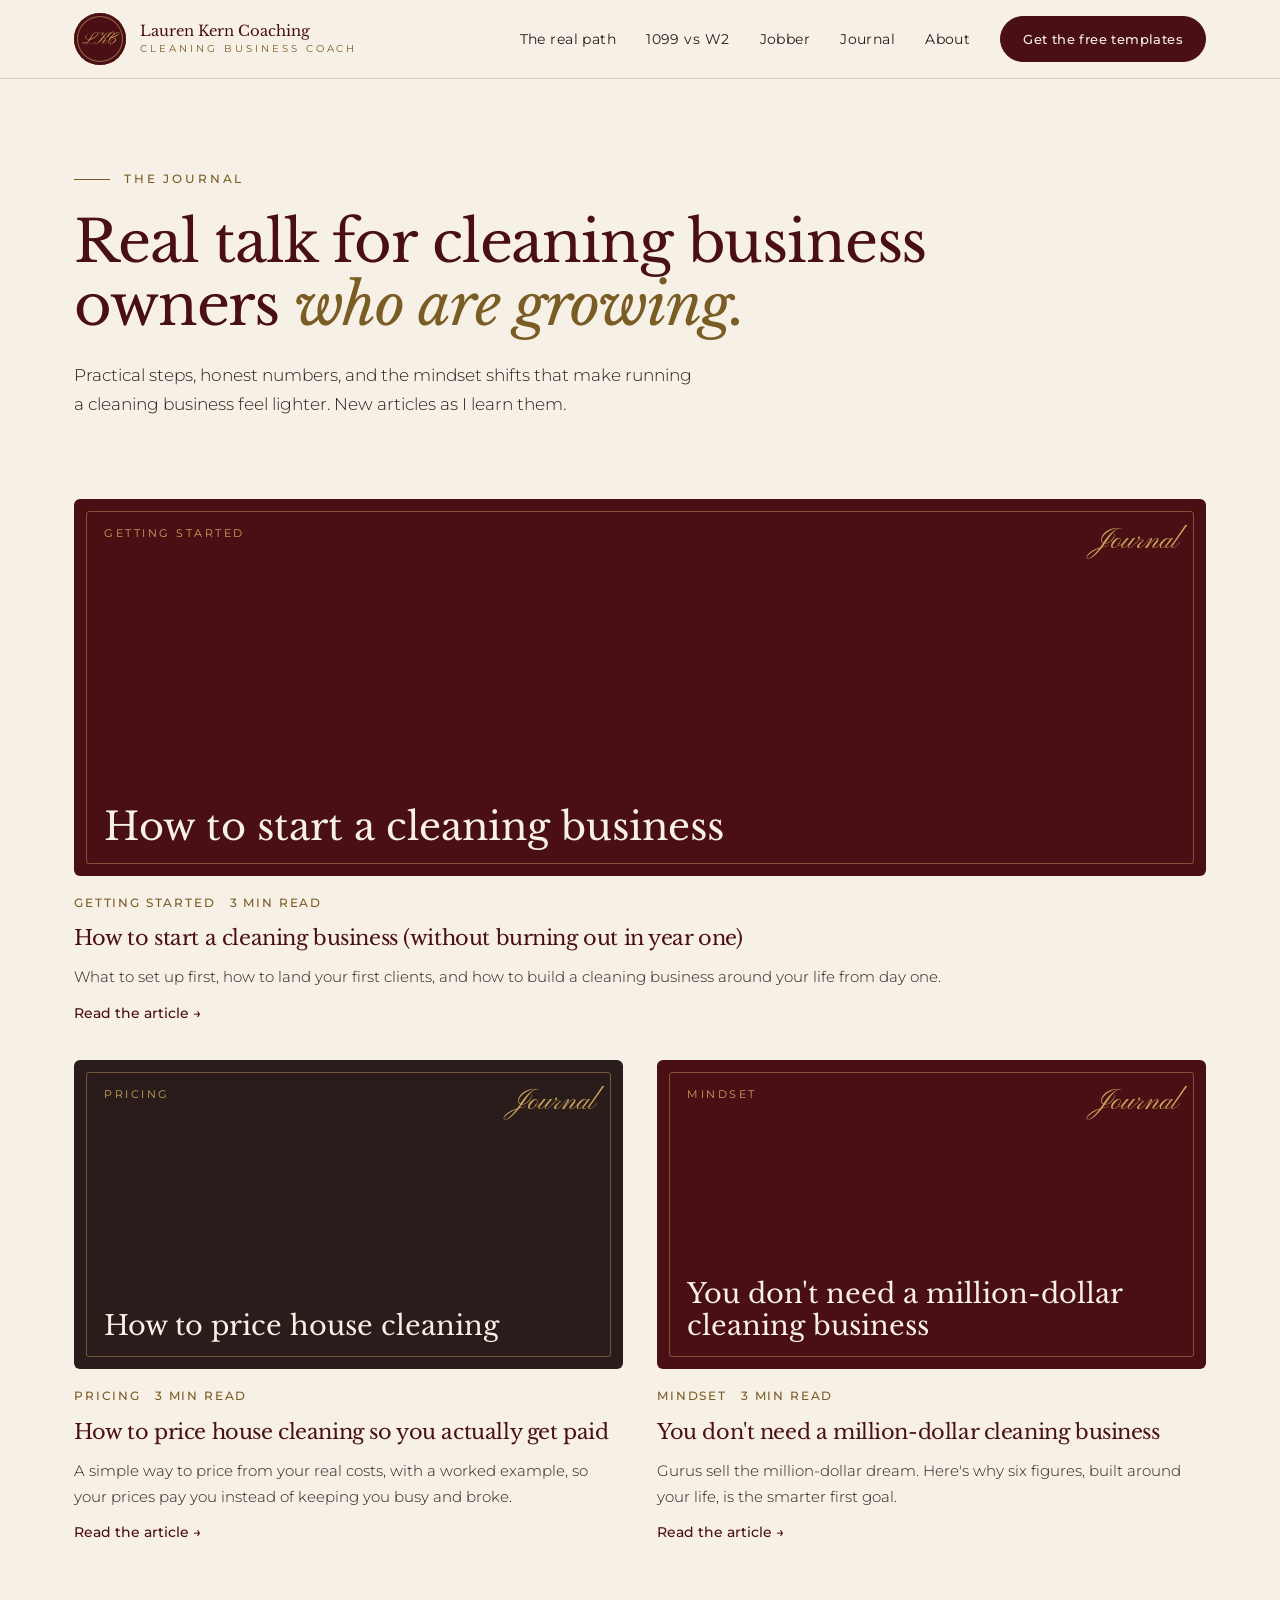
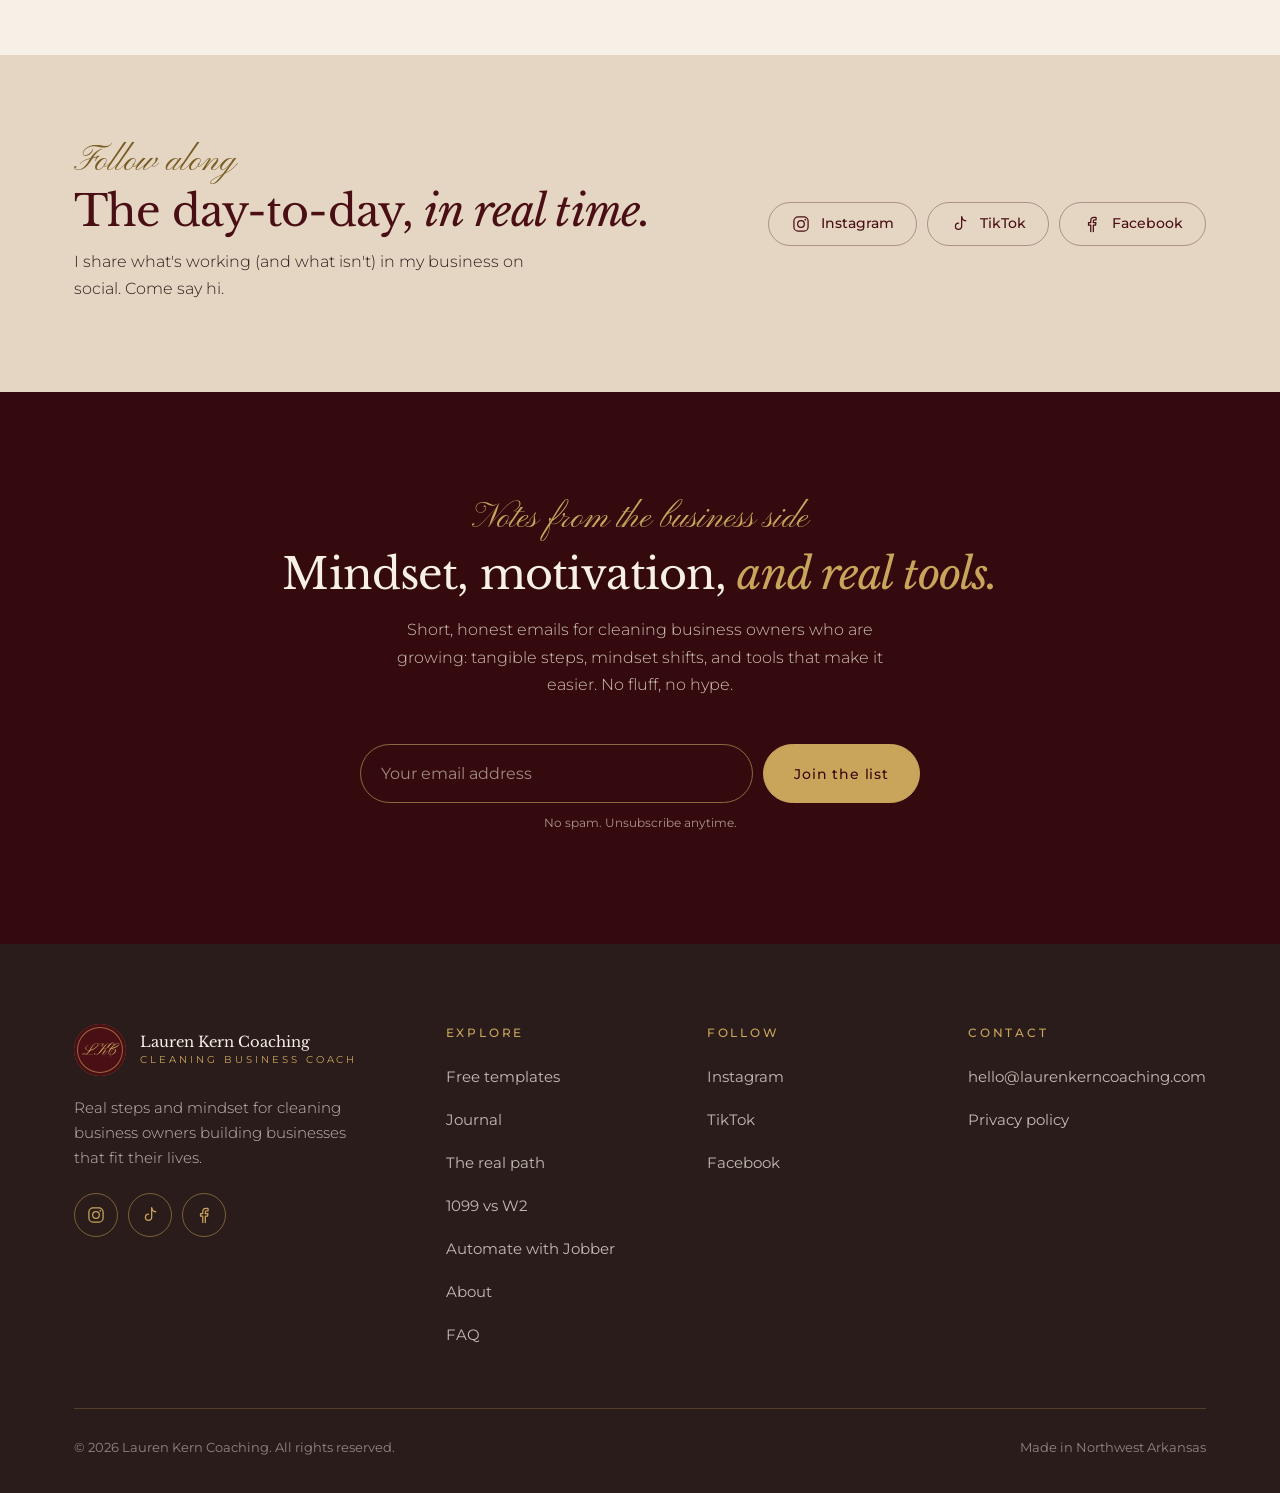
==== journal/index.html @ 25200283 "Add files via upload" ====
<!doctype html><html lang=en><head><meta charset=utf-8><meta content="width=device-width,initial-scale=1" name=viewport><title>Journal: real talk for cleaning business owners | Lauren Kern Coaching</title><meta content="Honest, practical articles on starting, pricing, and growing a cleaning business that fits your life, from the founder of Brightside Cleaning NWA." name=description><link href=https://laurenkerncoaching.com/journal/ rel=canonical><meta content="index, follow, max-image-preview:large" name=robots><meta content="Lauren Kern" name=author><meta content=#4A0F14 name=theme-color><meta content=website property=og:type><meta content="Lauren Kern Coaching" property=og:site_name><meta content="Journal: real talk for cleaning business owners | Lauren Kern Coaching" property=og:title><meta content="Honest, practical articles on starting, pricing, and growing a cleaning business that fits your life, from the founder of Brightside Cleaning NWA." property=og:description><meta content=https://laurenkerncoaching.com/journal/ property=og:url><meta content=https://laurenkerncoaching.com/images/og-image.jpg property=og:image><meta content=summary_large_image name=twitter:card><link href=../images/favicon.svg rel=icon type=image/svg+xml><link href=../images/favicon-32.png rel=icon sizes=32x32 type=image/png><link href=../images/apple-touch-icon.png rel=apple-touch-icon><link href=https://fonts.googleapis.com rel=preconnect><link crossorigin href=https://fonts.gstatic.com rel=preconnect><link href="https://fonts.googleapis.com/css2?family=Libre+Baskerville:ital,wght@0,400;0,700;1,400&family=Montserrat:wght@300;400;500;600&family=Pinyon+Script&display=swap" as=style rel=preload><link href="https://fonts.googleapis.com/css2?family=Libre+Baskerville:ital,wght@0,400;0,700;1,400&family=Montserrat:wght@300;400;500;600&family=Pinyon+Script&display=swap" onload="this.media='all'" media=print rel=stylesheet><noscript><link href="https://fonts.googleapis.com/css2?family=Libre+Baskerville:ital,wght@0,400;0,700;1,400&family=Montserrat:wght@300;400;500;600&family=Pinyon+Script&display=swap" rel=stylesheet></noscript><script>document.documentElement.classList.add('js')</script><script type=application/ld+json>{"@context": "https://schema.org", "@type": "Blog", "name": "The Lauren Kern Coaching journal", "url": "https://laurenkerncoaching.com/journal/", "author": {"@type": "Person", "name": "Lauren Kern"}, "blogPost": [{"@type": "BlogPosting", "headline": "How to start a cleaning business (without burning out in year one)", "url": "https://laurenkerncoaching.com/journal/how-to-start-a-cleaning-business/", "datePublished": "2026-11-01"}, {"@type": "BlogPosting", "headline": "How to price house cleaning so you actually get paid", "url": "https://laurenkerncoaching.com/journal/how-to-price-house-cleaning/", "datePublished": "2026-11-01"}, {"@type": "BlogPosting", "headline": "You don't need a million-dollar cleaning business", "url": "https://laurenkerncoaching.com/journal/you-dont-need-a-million-dollar-cleaning-business/", "datePublished": "2026-11-01"}]}</script><link href=../assets/styles.css rel=stylesheet></head><body><a class=skip href=#top>Skip to content</a><header><div class="wrap nav" id=nav><a class=brand href=../index.html> <span aria-hidden=true class=mono>LKC</span> <span class=wordmark>Lauren Kern Coaching<small>Cleaning business coach</small></span> </a><button aria-label="Open menu" aria-controls=menu aria-expanded=false class=menu-toggle><span></span><span></span><span></span></button><nav aria-label=Main><ul class=links id=menu><li><a href=../index.html#roadmap>The real path</a></li><li><a href=../index.html#models>1099 vs W2</a></li><li><a href=../index.html#tools>Jobber</a></li><li><a href=../journal/index.html>Journal</a></li><li><a href=../index.html#about>About</a></li><li><a class=btn href=../index.html#guides>Get the free templates</a></li></ul></nav></div></header><main id=top><section class=j-hero><div class="wrap reveal"><p class=eyebrow>The journal</p><h1>Real talk for cleaning business owners <em>who are growing.</em></h1><p class=lede>Practical steps, honest numbers, and the mindset shifts that make running a cleaning business feel lighter. New articles as I learn them.</p></div></section><section class=j-list><div class=wrap><div class=post-grid><article class="post-card post-card-big reveal"><a href=../journal/how-to-start-a-cleaning-business/index.html> <div class="post-cover oxblood"><span class=tag>Getting started</span><span class=vol>Journal</span><p class=title>How to start a cleaning business</p></div> <div class=post-meta><span>Getting started</span><span>3 min read</span></div> <h3>How to start a cleaning business (without burning out in year one)</h3> <p>What to set up first, how to land your first clients, and how to build a cleaning business around your life from day one.</p> <span class=more>Read the article <span aria-hidden=true>→</span></span> </a></article><article class="post-card reveal"><a href=../journal/how-to-price-house-cleaning/index.html> <div class="post-cover espresso"><span class=tag>Pricing</span><span class=vol>Journal</span><p class=title>How to price house cleaning</p></div> <div class=post-meta><span>Pricing</span><span>3 min read</span></div> <h3>How to price house cleaning so you actually get paid</h3> <p>A simple way to price from your real costs, with a worked example, so your prices pay you instead of keeping you busy and broke.</p> <span class=more>Read the article <span aria-hidden=true>→</span></span> </a></article><article class="post-card reveal"><a href=../journal/you-dont-need-a-million-dollar-cleaning-business/index.html> <div class="post-cover oxblood"><span class=tag>Mindset</span><span class=vol>Journal</span><p class=title>You don't need a million-dollar cleaning business</p></div> <div class=post-meta><span>Mindset</span><span>3 min read</span></div> <h3>You don't need a million-dollar cleaning business</h3> <p>Gurus sell the million-dollar dream. Here's why six figures, built around your life, is the smarter first goal.</p> <span class=more>Read the article <span aria-hidden=true>→</span></span> </a></article></div></div></section><section class=follow><div class="wrap follow-inner reveal"><div><p class=script>Follow along</p><h2>The day-to-day, <em>in real time.</em></h2><p>I share what's working (and what isn't) in my business on social. Come say hi.</p></div><ul class="social social-lg"><li><a aria-label="Lauren on Instagram" href=https://www.instagram.com/thatcleaningal1 rel=noopener target=_blank><svg viewbox="0 0 24 24" aria-hidden=true><rect height=17 rx=5 width=17 x=3.5 y=3.5 /><circle cx=12 cy=12 r=4 /><circle class=f cx=17.2 cy=6.8 r=1 /></svg><span>Instagram</span></a></li><li><a aria-label="Lauren on TikTok" href=https://www.tiktok.com/@thatcleaningal1 rel=noopener target=_blank><svg viewbox="0 0 24 24" aria-hidden=true><path d="M14 3.5v11.25a3.75 3.75 0 1 1-3.75-3.75"/><path d="M14 3.5c.45 2.7 2.35 4.45 5 4.65"/></svg><span>TikTok</span></a></li><li><a aria-label="Lauren on Facebook" href=https://www.facebook.com/thatcleaningal1/ rel=noopener target=_blank><svg viewbox="0 0 24 24" aria-hidden=true><path d="M13.6 21v-7.6h2.7l.4-3.1h-3.1V8.4c0-.9.3-1.5 1.6-1.5h1.7V4.2c-.3 0-1.3-.1-2.4-.1-2.4 0-4 1.4-4 4.1v2.1H7.8v3.1h2.7V21"/></svg><span>Facebook</span></a></li></ul></div></section><section class="news dark"><div class="wrap reveal"><p class=script>Notes from the business side</p><h2>Mindset, motivation, <em>and real tools.</em></h2><p class=sub>Short, honest emails for cleaning business owners who are growing: tangible steps, mindset shifts, and tools that make it easier. No fluff, no hype.</p><form action=# class=signup data-demo method=post><div class=field-row><input aria-label="Email address" placeholder="Your email address" autocomplete=email name=email required type=email><button class=btn>Join the list</button></div><p class=fine>No spam. Unsubscribe anytime.</p><p class=thanks role=status>You're in. Talk soon.</p></form></div></section></main><footer><div class=wrap><nav aria-label=Footer class=foot-grid><div><a class=brand href=../index.html><span aria-hidden=true class=mono>LKC</span><span class=wordmark>Lauren Kern Coaching<small>Cleaning business coach</small></span></a><p class=foot-about>Real steps and mindset for cleaning business owners building businesses that fit their lives.</p><ul class="social social-dark"><li><a aria-label="Lauren on Instagram" href=https://www.instagram.com/thatcleaningal1 rel=noopener target=_blank><svg viewbox="0 0 24 24" aria-hidden=true><rect height=17 rx=5 width=17 x=3.5 y=3.5 /><circle cx=12 cy=12 r=4 /><circle class=f cx=17.2 cy=6.8 r=1 /></svg></a></li><li><a aria-label="Lauren on TikTok" href=https://www.tiktok.com/@thatcleaningal1 rel=noopener target=_blank><svg viewbox="0 0 24 24" aria-hidden=true><path d="M14 3.5v11.25a3.75 3.75 0 1 1-3.75-3.75"/><path d="M14 3.5c.45 2.7 2.35 4.45 5 4.65"/></svg></a></li><li><a aria-label="Lauren on Facebook" href=https://www.facebook.com/thatcleaningal1/ rel=noopener target=_blank><svg viewbox="0 0 24 24" aria-hidden=true><path d="M13.6 21v-7.6h2.7l.4-3.1h-3.1V8.4c0-.9.3-1.5 1.6-1.5h1.7V4.2c-.3 0-1.3-.1-2.4-.1-2.4 0-4 1.4-4 4.1v2.1H7.8v3.1h2.7V21"/></svg></a></li></ul></div><div><p class=foot-h>Explore</p><ul><li><a href=../index.html#guides>Free templates</a></li><li><a href=../journal/index.html>Journal</a></li><li><a href=../index.html#roadmap>The real path</a></li><li><a href=../index.html#models>1099 vs W2</a></li><li><a href=../index.html#tools>Automate with Jobber</a></li><li><a href=../index.html#about>About</a></li><li><a href=../index.html#faq>FAQ</a></li></ul></div><div><p class=foot-h>Follow</p><ul><li><a href=https://www.instagram.com/thatcleaningal1 rel=noopener target=_blank>Instagram</a></li><li><a href=https://www.tiktok.com/@thatcleaningal1 rel=noopener target=_blank>TikTok</a></li><li><a href=https://www.facebook.com/thatcleaningal1/ rel=noopener target=_blank>Facebook</a></li></ul></div><div><p class=foot-h>Contact</p><ul><li><a href=mailto:hello@laurenkerncoaching.com>hello@laurenkerncoaching.com</a></li><li><a href=../privacy.html>Privacy policy</a></li></ul></div></nav><div class=foot-bottom><span>© <span id=yr>2026</span> Lauren Kern Coaching. All rights reserved.</span><span>Made in Northwest Arkansas</span></div></div></footer><script defer src=../assets/site.js></script></body></html>
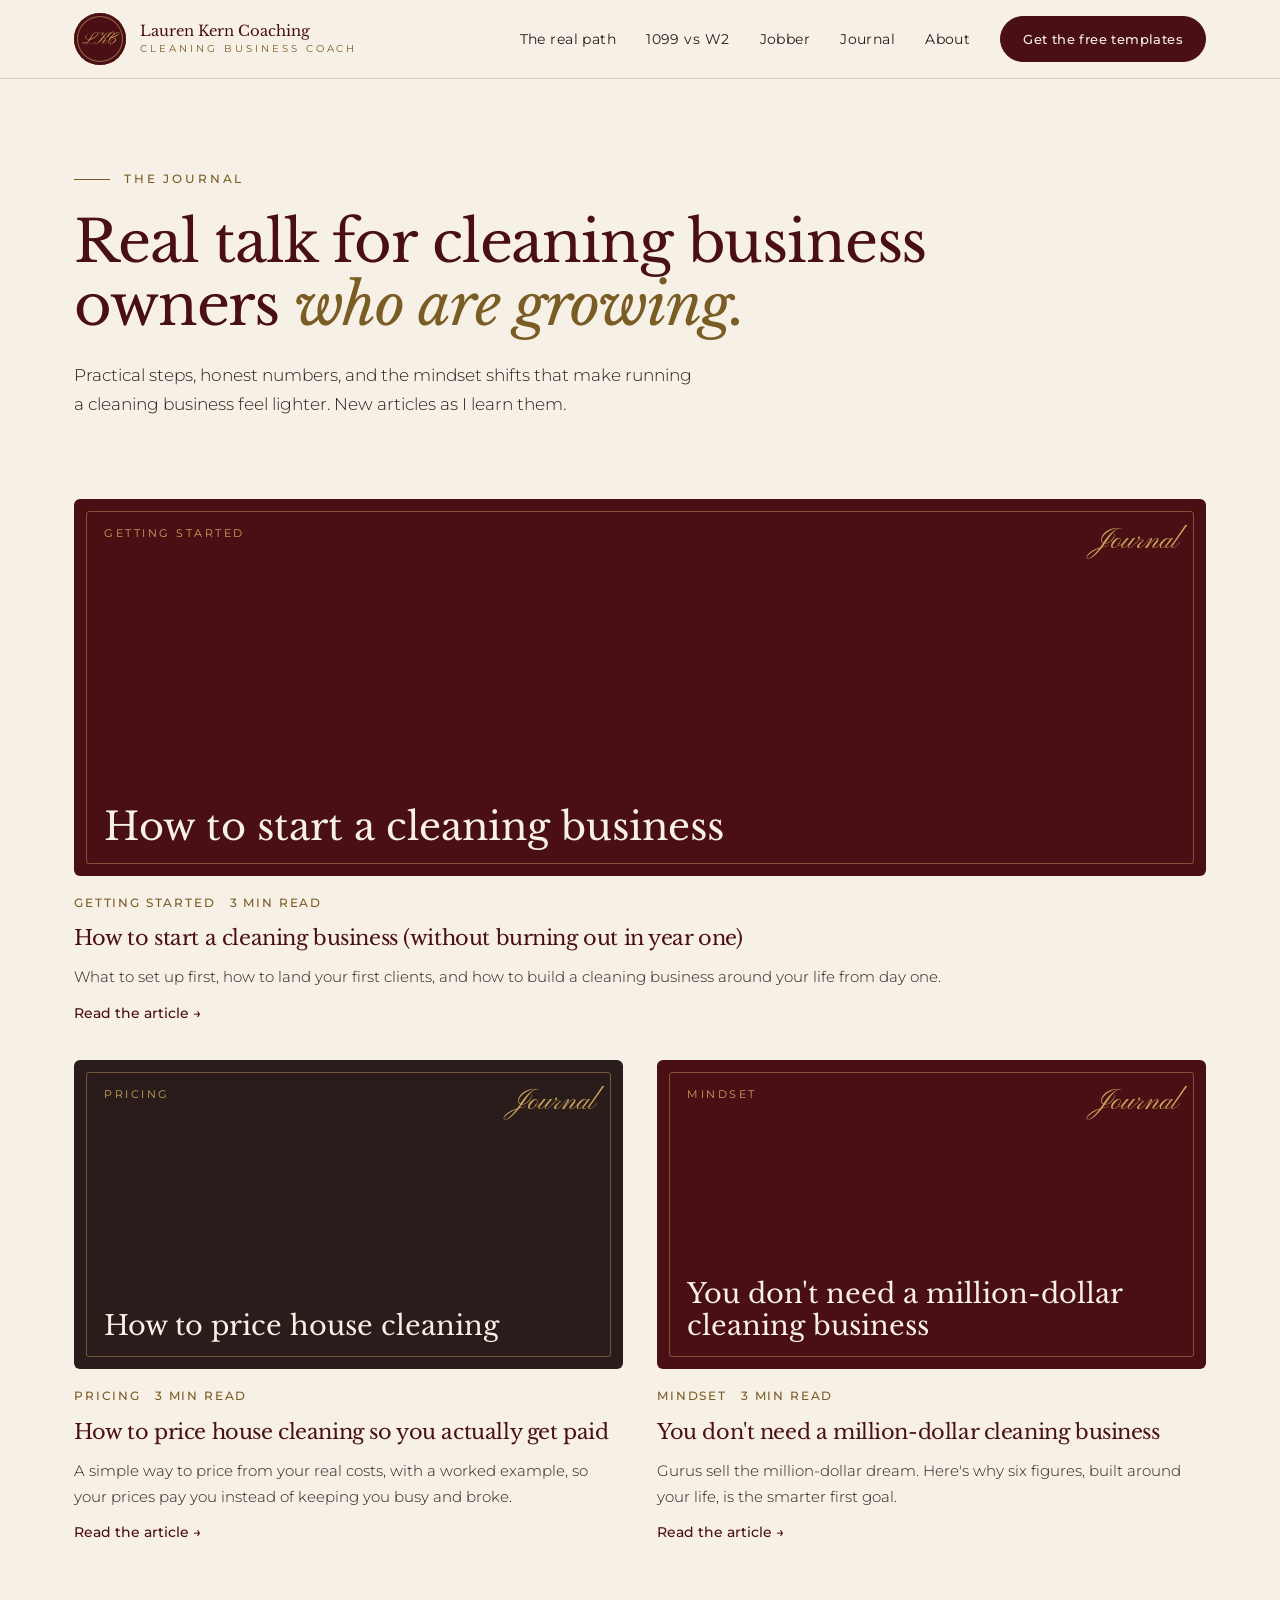
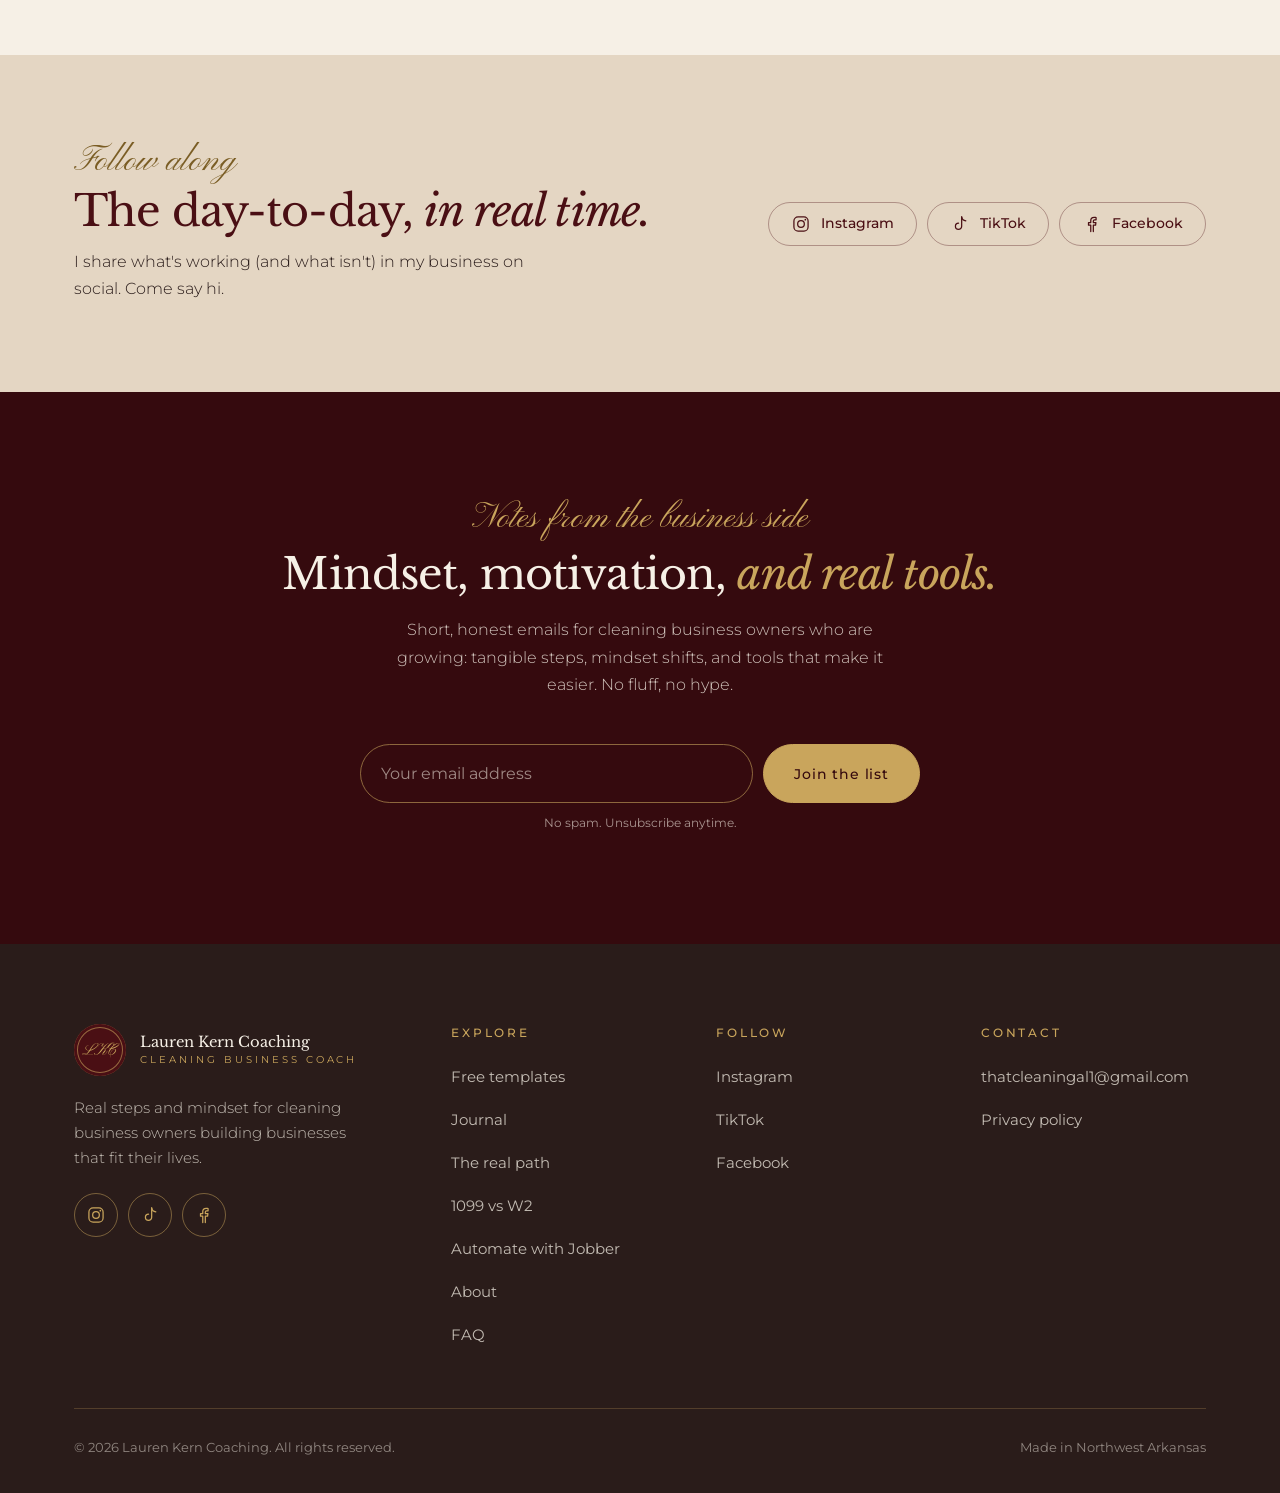
==== commit 419fff6e: "Add files via upload" ====
--- a/journal/index.html
+++ b/journal/index.html
@@ -1 +1 @@
-<!doctype html><html lang=en><head><meta charset=utf-8><meta content="width=device-width,initial-scale=1" name=viewport><title>Journal: real talk for cleaning business owners | Lauren Kern Coaching</title><meta content="Honest, practical articles on starting, pricing, and growing a cleaning business that fits your life, from the founder of Brightside Cleaning NWA." name=description><link href=https://laurenkerncoaching.com/journal/ rel=canonical><meta content="index, follow, max-image-preview:large" name=robots><meta content="Lauren Kern" name=author><meta content=#4A0F14 name=theme-color><meta content=website property=og:type><meta content="Lauren Kern Coaching" property=og:site_name><meta content="Journal: real talk for cleaning business owners | Lauren Kern Coaching" property=og:title><meta content="Honest, practical articles on starting, pricing, and growing a cleaning business that fits your life, from the founder of Brightside Cleaning NWA." property=og:description><meta content=https://laurenkerncoaching.com/journal/ property=og:url><meta content=https://laurenkerncoaching.com/images/og-image.jpg property=og:image><meta content=summary_large_image name=twitter:card><link href=../images/favicon.svg rel=icon type=image/svg+xml><link href=../images/favicon-32.png rel=icon sizes=32x32 type=image/png><link href=../images/apple-touch-icon.png rel=apple-touch-icon><link href=https://fonts.googleapis.com rel=preconnect><link crossorigin href=https://fonts.gstatic.com rel=preconnect><link href="https://fonts.googleapis.com/css2?family=Libre+Baskerville:ital,wght@0,400;0,700;1,400&family=Montserrat:wght@300;400;500;600&family=Pinyon+Script&display=swap" as=style rel=preload><link href="https://fonts.googleapis.com/css2?family=Libre+Baskerville:ital,wght@0,400;0,700;1,400&family=Montserrat:wght@300;400;500;600&family=Pinyon+Script&display=swap" onload="this.media='all'" media=print rel=stylesheet><noscript><link href="https://fonts.googleapis.com/css2?family=Libre+Baskerville:ital,wght@0,400;0,700;1,400&family=Montserrat:wght@300;400;500;600&family=Pinyon+Script&display=swap" rel=stylesheet></noscript><script>document.documentElement.classList.add('js')</script><script type=application/ld+json>{"@context": "https://schema.org", "@type": "Blog", "name": "The Lauren Kern Coaching journal", "url": "https://laurenkerncoaching.com/journal/", "author": {"@type": "Person", "name": "Lauren Kern"}, "blogPost": [{"@type": "BlogPosting", "headline": "How to start a cleaning business (without burning out in year one)", "url": "https://laurenkerncoaching.com/journal/how-to-start-a-cleaning-business/", "datePublished": "2026-11-01"}, {"@type": "BlogPosting", "headline": "How to price house cleaning so you actually get paid", "url": "https://laurenkerncoaching.com/journal/how-to-price-house-cleaning/", "datePublished": "2026-11-01"}, {"@type": "BlogPosting", "headline": "You don't need a million-dollar cleaning business", "url": "https://laurenkerncoaching.com/journal/you-dont-need-a-million-dollar-cleaning-business/", "datePublished": "2026-11-01"}]}</script><link href=../assets/styles.css rel=stylesheet></head><body><a class=skip href=#top>Skip to content</a><header><div class="wrap nav" id=nav><a class=brand href=../index.html> <span aria-hidden=true class=mono>LKC</span> <span class=wordmark>Lauren Kern Coaching<small>Cleaning business coach</small></span> </a><button aria-label="Open menu" aria-controls=menu aria-expanded=false class=menu-toggle><span></span><span></span><span></span></button><nav aria-label=Main><ul class=links id=menu><li><a href=../index.html#roadmap>The real path</a></li><li><a href=../index.html#models>1099 vs W2</a></li><li><a href=../index.html#tools>Jobber</a></li><li><a href=../journal/index.html>Journal</a></li><li><a href=../index.html#about>About</a></li><li><a class=btn href=../index.html#guides>Get the free templates</a></li></ul></nav></div></header><main id=top><section class=j-hero><div class="wrap reveal"><p class=eyebrow>The journal</p><h1>Real talk for cleaning business owners <em>who are growing.</em></h1><p class=lede>Practical steps, honest numbers, and the mindset shifts that make running a cleaning business feel lighter. New articles as I learn them.</p></div></section><section class=j-list><div class=wrap><div class=post-grid><article class="post-card post-card-big reveal"><a href=../journal/how-to-start-a-cleaning-business/index.html> <div class="post-cover oxblood"><span class=tag>Getting started</span><span class=vol>Journal</span><p class=title>How to start a cleaning business</p></div> <div class=post-meta><span>Getting started</span><span>3 min read</span></div> <h3>How to start a cleaning business (without burning out in year one)</h3> <p>What to set up first, how to land your first clients, and how to build a cleaning business around your life from day one.</p> <span class=more>Read the article <span aria-hidden=true>→</span></span> </a></article><article class="post-card reveal"><a href=../journal/how-to-price-house-cleaning/index.html> <div class="post-cover espresso"><span class=tag>Pricing</span><span class=vol>Journal</span><p class=title>How to price house cleaning</p></div> <div class=post-meta><span>Pricing</span><span>3 min read</span></div> <h3>How to price house cleaning so you actually get paid</h3> <p>A simple way to price from your real costs, with a worked example, so your prices pay you instead of keeping you busy and broke.</p> <span class=more>Read the article <span aria-hidden=true>→</span></span> </a></article><article class="post-card reveal"><a href=../journal/you-dont-need-a-million-dollar-cleaning-business/index.html> <div class="post-cover oxblood"><span class=tag>Mindset</span><span class=vol>Journal</span><p class=title>You don't need a million-dollar cleaning business</p></div> <div class=post-meta><span>Mindset</span><span>3 min read</span></div> <h3>You don't need a million-dollar cleaning business</h3> <p>Gurus sell the million-dollar dream. Here's why six figures, built around your life, is the smarter first goal.</p> <span class=more>Read the article <span aria-hidden=true>→</span></span> </a></article></div></div></section><section class=follow><div class="wrap follow-inner reveal"><div><p class=script>Follow along</p><h2>The day-to-day, <em>in real time.</em></h2><p>I share what's working (and what isn't) in my business on social. Come say hi.</p></div><ul class="social social-lg"><li><a aria-label="Lauren on Instagram" href=https://www.instagram.com/thatcleaningal1 rel=noopener target=_blank><svg viewbox="0 0 24 24" aria-hidden=true><rect height=17 rx=5 width=17 x=3.5 y=3.5 /><circle cx=12 cy=12 r=4 /><circle class=f cx=17.2 cy=6.8 r=1 /></svg><span>Instagram</span></a></li><li><a aria-label="Lauren on TikTok" href=https://www.tiktok.com/@thatcleaningal1 rel=noopener target=_blank><svg viewbox="0 0 24 24" aria-hidden=true><path d="M14 3.5v11.25a3.75 3.75 0 1 1-3.75-3.75"/><path d="M14 3.5c.45 2.7 2.35 4.45 5 4.65"/></svg><span>TikTok</span></a></li><li><a aria-label="Lauren on Facebook" href=https://www.facebook.com/thatcleaningal1/ rel=noopener target=_blank><svg viewbox="0 0 24 24" aria-hidden=true><path d="M13.6 21v-7.6h2.7l.4-3.1h-3.1V8.4c0-.9.3-1.5 1.6-1.5h1.7V4.2c-.3 0-1.3-.1-2.4-.1-2.4 0-4 1.4-4 4.1v2.1H7.8v3.1h2.7V21"/></svg><span>Facebook</span></a></li></ul></div></section><section class="news dark"><div class="wrap reveal"><p class=script>Notes from the business side</p><h2>Mindset, motivation, <em>and real tools.</em></h2><p class=sub>Short, honest emails for cleaning business owners who are growing: tangible steps, mindset shifts, and tools that make it easier. No fluff, no hype.</p><form action=# class=signup data-demo method=post><div class=field-row><input aria-label="Email address" placeholder="Your email address" autocomplete=email name=email required type=email><button class=btn>Join the list</button></div><p class=fine>No spam. Unsubscribe anytime.</p><p class=thanks role=status>You're in. Talk soon.</p></form></div></section></main><footer><div class=wrap><nav aria-label=Footer class=foot-grid><div><a class=brand href=../index.html><span aria-hidden=true class=mono>LKC</span><span class=wordmark>Lauren Kern Coaching<small>Cleaning business coach</small></span></a><p class=foot-about>Real steps and mindset for cleaning business owners building businesses that fit their lives.</p><ul class="social social-dark"><li><a aria-label="Lauren on Instagram" href=https://www.instagram.com/thatcleaningal1 rel=noopener target=_blank><svg viewbox="0 0 24 24" aria-hidden=true><rect height=17 rx=5 width=17 x=3.5 y=3.5 /><circle cx=12 cy=12 r=4 /><circle class=f cx=17.2 cy=6.8 r=1 /></svg></a></li><li><a aria-label="Lauren on TikTok" href=https://www.tiktok.com/@thatcleaningal1 rel=noopener target=_blank><svg viewbox="0 0 24 24" aria-hidden=true><path d="M14 3.5v11.25a3.75 3.75 0 1 1-3.75-3.75"/><path d="M14 3.5c.45 2.7 2.35 4.45 5 4.65"/></svg></a></li><li><a aria-label="Lauren on Facebook" href=https://www.facebook.com/thatcleaningal1/ rel=noopener target=_blank><svg viewbox="0 0 24 24" aria-hidden=true><path d="M13.6 21v-7.6h2.7l.4-3.1h-3.1V8.4c0-.9.3-1.5 1.6-1.5h1.7V4.2c-.3 0-1.3-.1-2.4-.1-2.4 0-4 1.4-4 4.1v2.1H7.8v3.1h2.7V21"/></svg></a></li></ul></div><div><p class=foot-h>Explore</p><ul><li><a href=../index.html#guides>Free templates</a></li><li><a href=../journal/index.html>Journal</a></li><li><a href=../index.html#roadmap>The real path</a></li><li><a href=../index.html#models>1099 vs W2</a></li><li><a href=../index.html#tools>Automate with Jobber</a></li><li><a href=../index.html#about>About</a></li><li><a href=../index.html#faq>FAQ</a></li></ul></div><div><p class=foot-h>Follow</p><ul><li><a href=https://www.instagram.com/thatcleaningal1 rel=noopener target=_blank>Instagram</a></li><li><a href=https://www.tiktok.com/@thatcleaningal1 rel=noopener target=_blank>TikTok</a></li><li><a href=https://www.facebook.com/thatcleaningal1/ rel=noopener target=_blank>Facebook</a></li></ul></div><div><p class=foot-h>Contact</p><ul><li><a href=mailto:hello@laurenkerncoaching.com>hello@laurenkerncoaching.com</a></li><li><a href=../privacy.html>Privacy policy</a></li></ul></div></nav><div class=foot-bottom><span>© <span id=yr>2026</span> Lauren Kern Coaching. All rights reserved.</span><span>Made in Northwest Arkansas</span></div></div></footer><script defer src=../assets/site.js></script></body></html>+<!doctype html><html lang=en><head><meta charset=utf-8><meta content="width=device-width,initial-scale=1" name=viewport><title>Journal: real talk for cleaning business owners | Lauren Kern Coaching</title><meta content="Honest, practical articles on starting, pricing, and growing a cleaning business that fits your life, from the founder of Brightside Cleaning NWA." name=description><link href=https://laurenkerncoaching.com/journal/ rel=canonical><meta content="index, follow, max-image-preview:large" name=robots><meta content="Lauren Kern" name=author><meta content=#4A0F14 name=theme-color><meta content=website property=og:type><meta content="Lauren Kern Coaching" property=og:site_name><meta content="Journal: real talk for cleaning business owners | Lauren Kern Coaching" property=og:title><meta content="Honest, practical articles on starting, pricing, and growing a cleaning business that fits your life, from the founder of Brightside Cleaning NWA." property=og:description><meta content=https://laurenkerncoaching.com/journal/ property=og:url><meta content=https://laurenkerncoaching.com/images/og-image.jpg property=og:image><meta content=summary_large_image name=twitter:card><link href=../images/favicon.svg rel=icon type=image/svg+xml><link href=../images/favicon-32.png rel=icon sizes=32x32 type=image/png><link href=../images/apple-touch-icon.png rel=apple-touch-icon><link href=https://fonts.googleapis.com rel=preconnect><link crossorigin href=https://fonts.gstatic.com rel=preconnect><link href="https://fonts.googleapis.com/css2?family=Libre+Baskerville:ital,wght@0,400;0,700;1,400&family=Montserrat:wght@300;400;500;600&family=Pinyon+Script&display=swap" as=style rel=preload><link href="https://fonts.googleapis.com/css2?family=Libre+Baskerville:ital,wght@0,400;0,700;1,400&family=Montserrat:wght@300;400;500;600&family=Pinyon+Script&display=swap" onload="this.media='all'" media=print rel=stylesheet><noscript><link href="https://fonts.googleapis.com/css2?family=Libre+Baskerville:ital,wght@0,400;0,700;1,400&family=Montserrat:wght@300;400;500;600&family=Pinyon+Script&display=swap" rel=stylesheet></noscript><script>document.documentElement.classList.add('js')</script><script type=application/ld+json>{"@context": "https://schema.org", "@type": "Blog", "name": "The Lauren Kern Coaching journal", "url": "https://laurenkerncoaching.com/journal/", "author": {"@type": "Person", "name": "Lauren Kern"}, "blogPost": [{"@type": "BlogPosting", "headline": "How to start a cleaning business (without burning out in year one)", "url": "https://laurenkerncoaching.com/journal/how-to-start-a-cleaning-business/", "datePublished": "2026-11-01"}, {"@type": "BlogPosting", "headline": "How to price house cleaning so you actually get paid", "url": "https://laurenkerncoaching.com/journal/how-to-price-house-cleaning/", "datePublished": "2026-11-01"}, {"@type": "BlogPosting", "headline": "You don't need a million-dollar cleaning business", "url": "https://laurenkerncoaching.com/journal/you-dont-need-a-million-dollar-cleaning-business/", "datePublished": "2026-11-01"}]}</script><link href=../assets/styles.css rel=stylesheet></head><body><a class=skip href=#top>Skip to content</a><header><div class="wrap nav" id=nav><a class=brand href=../index.html> <span aria-hidden=true class=mono>LKC</span> <span class=wordmark>Lauren Kern Coaching<small>Cleaning business coach</small></span> </a><button aria-label="Open menu" aria-controls=menu aria-expanded=false class=menu-toggle><span></span><span></span><span></span></button><nav aria-label=Main><ul class=links id=menu><li><a href=../index.html#roadmap>The real path</a></li><li><a href=../index.html#models>1099 vs W2</a></li><li><a href=../index.html#tools>Jobber</a></li><li><a href=../journal/index.html>Journal</a></li><li><a href=../index.html#about>About</a></li><li><a class=btn href=../index.html#guides>Get the free templates</a></li></ul></nav></div></header><main id=top><section class=j-hero><div class="wrap reveal"><p class=eyebrow>The journal</p><h1>Real talk for cleaning business owners <em>who are growing.</em></h1><p class=lede>Practical steps, honest numbers, and the mindset shifts that make running a cleaning business feel lighter. New articles as I learn them.</p></div></section><section class=j-list><div class=wrap><div class=post-grid><article class="post-card post-card-big reveal"><a href=../journal/how-to-start-a-cleaning-business/index.html> <div class="post-cover oxblood"><span class=tag>Getting started</span><span class=vol>Journal</span><p class=title>How to start a cleaning business</p></div> <div class=post-meta><span>Getting started</span><span>3 min read</span></div> <h3>How to start a cleaning business (without burning out in year one)</h3> <p>What to set up first, how to land your first clients, and how to build a cleaning business around your life from day one.</p> <span class=more>Read the article <span aria-hidden=true>→</span></span> </a></article><article class="post-card reveal"><a href=../journal/how-to-price-house-cleaning/index.html> <div class="post-cover espresso"><span class=tag>Pricing</span><span class=vol>Journal</span><p class=title>How to price house cleaning</p></div> <div class=post-meta><span>Pricing</span><span>3 min read</span></div> <h3>How to price house cleaning so you actually get paid</h3> <p>A simple way to price from your real costs, with a worked example, so your prices pay you instead of keeping you busy and broke.</p> <span class=more>Read the article <span aria-hidden=true>→</span></span> </a></article><article class="post-card reveal"><a href=../journal/you-dont-need-a-million-dollar-cleaning-business/index.html> <div class="post-cover oxblood"><span class=tag>Mindset</span><span class=vol>Journal</span><p class=title>You don't need a million-dollar cleaning business</p></div> <div class=post-meta><span>Mindset</span><span>3 min read</span></div> <h3>You don't need a million-dollar cleaning business</h3> <p>Gurus sell the million-dollar dream. Here's why six figures, built around your life, is the smarter first goal.</p> <span class=more>Read the article <span aria-hidden=true>→</span></span> </a></article></div></div></section><section class=follow><div class="wrap follow-inner reveal"><div><p class=script>Follow along</p><h2>The day-to-day, <em>in real time.</em></h2><p>I share what's working (and what isn't) in my business on social. Come say hi.</p></div><ul class="social social-lg"><li><a aria-label="Lauren on Instagram" href=https://www.instagram.com/thatcleaningal1 rel=noopener target=_blank><svg viewbox="0 0 24 24" aria-hidden=true><rect height=17 rx=5 width=17 x=3.5 y=3.5 /><circle cx=12 cy=12 r=4 /><circle class=f cx=17.2 cy=6.8 r=1 /></svg><span>Instagram</span></a></li><li><a aria-label="Lauren on TikTok" href=https://www.tiktok.com/@thatcleaningal1 rel=noopener target=_blank><svg viewbox="0 0 24 24" aria-hidden=true><path d="M14 3.5v11.25a3.75 3.75 0 1 1-3.75-3.75"/><path d="M14 3.5c.45 2.7 2.35 4.45 5 4.65"/></svg><span>TikTok</span></a></li><li><a aria-label="Lauren on Facebook" href=https://www.facebook.com/thatcleaningal1/ rel=noopener target=_blank><svg viewbox="0 0 24 24" aria-hidden=true><path d="M13.6 21v-7.6h2.7l.4-3.1h-3.1V8.4c0-.9.3-1.5 1.6-1.5h1.7V4.2c-.3 0-1.3-.1-2.4-.1-2.4 0-4 1.4-4 4.1v2.1H7.8v3.1h2.7V21"/></svg><span>Facebook</span></a></li></ul></div></section><section class="news dark"><div class="wrap reveal"><p class=script>Notes from the business side</p><h2>Mindset, motivation, <em>and real tools.</em></h2><p class=sub>Short, honest emails for cleaning business owners who are growing: tangible steps, mindset shifts, and tools that make it easier. No fluff, no hype.</p><form action=https://app.kit.com/forms/10130422/subscriptions class=signup data-kit method=post><div class=field-row><input aria-label="Email address" placeholder="Your email address" autocomplete=email name=email_address required type=email><button class=btn>Join the list</button></div><p class=fine>No spam. Unsubscribe anytime.</p><p class=thanks role=status>Almost there! Check your inbox to confirm your subscription.</p></form></div></section></main><footer><div class=wrap><nav aria-label=Footer class=foot-grid><div><a class=brand href=../index.html><span aria-hidden=true class=mono>LKC</span><span class=wordmark>Lauren Kern Coaching<small>Cleaning business coach</small></span></a><p class=foot-about>Real steps and mindset for cleaning business owners building businesses that fit their lives.</p><ul class="social social-dark"><li><a aria-label="Lauren on Instagram" href=https://www.instagram.com/thatcleaningal1 rel=noopener target=_blank><svg viewbox="0 0 24 24" aria-hidden=true><rect height=17 rx=5 width=17 x=3.5 y=3.5 /><circle cx=12 cy=12 r=4 /><circle class=f cx=17.2 cy=6.8 r=1 /></svg></a></li><li><a aria-label="Lauren on TikTok" href=https://www.tiktok.com/@thatcleaningal1 rel=noopener target=_blank><svg viewbox="0 0 24 24" aria-hidden=true><path d="M14 3.5v11.25a3.75 3.75 0 1 1-3.75-3.75"/><path d="M14 3.5c.45 2.7 2.35 4.45 5 4.65"/></svg></a></li><li><a aria-label="Lauren on Facebook" href=https://www.facebook.com/thatcleaningal1/ rel=noopener target=_blank><svg viewbox="0 0 24 24" aria-hidden=true><path d="M13.6 21v-7.6h2.7l.4-3.1h-3.1V8.4c0-.9.3-1.5 1.6-1.5h1.7V4.2c-.3 0-1.3-.1-2.4-.1-2.4 0-4 1.4-4 4.1v2.1H7.8v3.1h2.7V21"/></svg></a></li></ul></div><div><p class=foot-h>Explore</p><ul><li><a href=../index.html#guides>Free templates</a></li><li><a href=../journal/index.html>Journal</a></li><li><a href=../index.html#roadmap>The real path</a></li><li><a href=../index.html#models>1099 vs W2</a></li><li><a href=../index.html#tools>Automate with Jobber</a></li><li><a href=../index.html#about>About</a></li><li><a href=../index.html#faq>FAQ</a></li></ul></div><div><p class=foot-h>Follow</p><ul><li><a href=https://www.instagram.com/thatcleaningal1 rel=noopener target=_blank>Instagram</a></li><li><a href=https://www.tiktok.com/@thatcleaningal1 rel=noopener target=_blank>TikTok</a></li><li><a href=https://www.facebook.com/thatcleaningal1/ rel=noopener target=_blank>Facebook</a></li></ul></div><div><p class=foot-h>Contact</p><ul><li><a href=mailto:thatcleaningal1@gmail.com>thatcleaningal1@gmail.com</a></li><li><a href=../privacy.html>Privacy policy</a></li></ul></div></nav><div class=foot-bottom><span>© <span id=yr>2026</span> Lauren Kern Coaching. All rights reserved.</span><span>Made in Northwest Arkansas</span></div></div></footer><script defer src=../assets/site.js></script></body></html>
